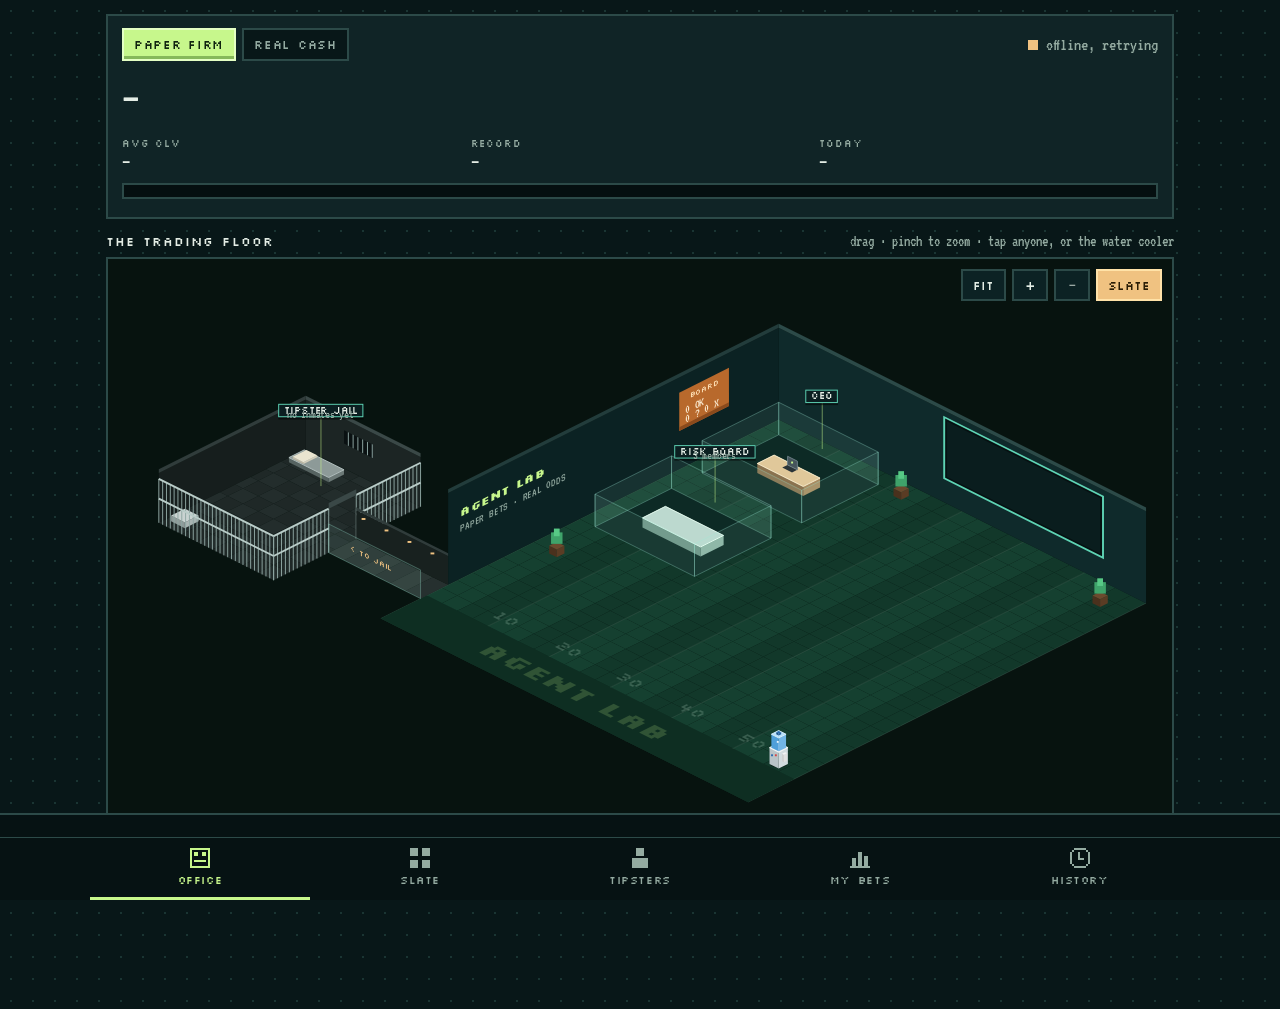
==== web/index.html @ e66d546b "Tipsters tab: paper / real cash switch, phone-width rows, tap for the full card The 9-column table n" ====
<!doctype html>
<html lang="en">
<head>
<meta charset="utf-8">
<meta name="viewport" content="width=device-width, initial-scale=1, viewport-fit=cover">
<meta name="theme-color" content="#081718">
<title>Agent Lab</title>
<link rel="icon" href="favicon.svg" type="image/svg+xml">
<link rel="preconnect" href="https://fonts.googleapis.com">
<link rel="preconnect" href="https://fonts.gstatic.com" crossorigin>
<link href="https://fonts.googleapis.com/css2?family=Silkscreen:wght@400;700&family=VT323&family=IBM+Plex+Mono:wght@400;500;600&display=swap" rel="stylesheet">
<link rel="stylesheet" href="style.css">
</head>
<body>
<div class="wrap">
  <div class="banner" id="banner" hidden></div>

  <header class="top" aria-label="Scoreboard">
    <div class="row1">
      <div class="seg" role="tablist" aria-label="Money">
        <button id="modePaper" class="on" role="tab" aria-selected="true">PAPER FIRM</button>
        <button id="modeReal" role="tab" aria-selected="false">REAL CASH</button>
      </div>
      <div class="live" id="live"><i></i><span id="liveTxt">loading…</span></div>
    </div>
    <div class="kicker" id="kLabel"></div>
    <div class="big"><span id="bigNum">—</span><span class="chg" id="bigChg"></span></div>
    <div class="sub" id="subLine"></div>
    <div class="stats">
      <div><b id="s1l">AVG CLV</b><span id="s1">—</span></div>
      <div><b id="s2l">RECORD</b><span id="s2">—</span></div>
      <div><b id="s3l">TODAY</b><span id="s3">—</span></div>
    </div>
    <div class="bar" aria-hidden="true"><i id="barFill" style="width:0"></i></div>
    <div class="barlab" id="barLab"></div>
  </header>

  <section class="view" id="v-office" aria-label="Office">
    <div class="h">THE TRADING FLOOR <small>drag · pinch to zoom · tap anyone, or the water cooler</small></div>
    <div class="stage">
      <canvas id="office" aria-label="Isometric office with 20 tipsters at desks, a CEO office and a risk board room"></canvas>
      <div class="ctrls"><button id="zFit">FIT</button><button id="zIn" aria-label="Zoom in">+</button><button id="zOut" aria-label="Zoom out">−</button><button class="alt" id="toSlate">SLATE</button></div>
      <div class="chat" id="chat" hidden></div>
      <div class="sheet" id="sheet" hidden>
        <button class="x" id="sheetX" aria-label="Close">X</button>
        <canvas class="av" id="sheetAv" width="13" height="16"></canvas>
        <div class="nm" id="sheetNm"></div>
        <div class="role" id="sheetRole"></div>
        <div class="meth" id="sheetMeth"></div>
        <div class="nums" id="sheetNums"></div>
        <div class="picks" id="sheetPicks"></div>
        <div class="quote" id="sheetQuote"></div>
      </div>
    </div>
  </section>

  <section class="view" id="v-slate" aria-label="Today's slate" hidden>
    <div class="h">TODAY'S SLATE <small id="slateWhen"></small></div>
    <div class="memo">
      <canvas id="ceoAv" width="13" height="16"></canvas>
      <div><b>MEMO FROM THE COMMISH</b><p id="memo">No memo yet today. The morning slate runs automatically.</p></div>
    </div>
    <div class="filters" id="filters"></div>
    <div class="cards" id="cards"></div>
    <div class="h2" id="openHead" hidden>STILL OPEN FROM EARLIER</div>
    <div class="cards" id="openCards"></div>
  </section>

  <section class="view" id="v-tipsters" aria-label="Tipsters" hidden>
    <div id="meetingBox"></div>
    <div class="h" style="margin-top:14px">TIPSTER STANDINGS <small id="unitNote"></small></div>
    <div class="tiptools">
      <div class="seg" role="tablist" aria-label="Which bets to count">
        <button id="tipPaper" role="tab">PAPER</button><button id="tipReal" role="tab">REAL CASH</button>
      </div>
      <div class="filters" id="tipSort" aria-label="Sort by"></div>
    </div>
    <div class="tlist" id="tbody"></div>
    <div class="notice" id="tipNotice"></div>
    <div id="jailBox" hidden></div>
  </section>

  <section class="view" id="v-ledger" aria-label="My bets" hidden>
    <div class="h">MY BETS <small>what you have riding</small></div>
    <div id="myBets"></div>
    <details class="bts" id="bts"><summary>BEHIND THE SCENES</summary>
    <div class="lgrid">
      <div class="box"><h3>NEEDS A RESULT</h3><div class="list" id="needs"></div></div>
      <div class="box"><h3>THE ODDS API</h3><div id="credits"></div></div>
      <div class="box"><h3>CLAUDE API SPEND</h3><div id="claude"></div></div>
      <div class="box"><h3>RUNS</h3><div class="list" id="runs"></div>
        <div class="btnrow"><button id="runSlate">RUN SLATE NOW</button><button id="runRescan">RESCAN</button><button id="runGrade">GRADE GAMES</button></div></div>
      <div class="box"><h3>HOUSE RULES</h3><div id="rules" style="font-size:12px"></div>
        <form method="post" action="logout" class="btnrow"><button type="submit">SIGN OUT</button></form></div>
    </div>
    </details>
  </section>

  <section class="view" id="v-history" aria-label="History" hidden>
    <div class="h">HISTORY <small>your cash bets only, with final scores</small></div>
    <div id="history"></div>
    <div class="box" style="margin-top:14px"><h3>YOUR CASH PROFIT OVER TIME</h3><svg id="eq" viewBox="0 0 320 160" role="img" aria-label="Your cash profit over time"></svg>
      <div class="eqtip" id="eqTip"><span class="q">Hover or slide a finger along the chart to see each bet. Each step is a settled bet, starting at $0.</span></div></div>
  </section>
</div>

<dialog id="placeDlg">
  <form method="dialog" id="placeForm">
    <h3 id="placeTitle">PLACE THE BET</h3>
    <div class="qcheck" id="placeCheck" hidden></div>
    <div id="placeWhat" class="mkt" style="font-size:22px"></div>
    <div id="placeNeeds" class="needs"></div>
    <ol id="placeSteps"></ol>
    <div class="books" id="placeBooks" hidden></div>
    <div class="frow">
      <label>PRICE YOU GOT<input id="placePrice" inputmode="numeric" autocomplete="off"></label>
      <label>STAKE ($)<input id="placeStake" inputmode="decimal" autocomplete="off"></label>
    </div>
    <div class="win" id="placeWin"></div>
    <div class="warn" id="placeWarn"></div>
    <div class="acts"><button class="teal" id="placeOk" value="ok">I PLACED IT</button><a class="golink" id="placeLink" target="_blank" rel="noopener noreferrer" hidden>OPEN</a><button id="placeCopy" type="button">COPY BET</button><button value="cancel" formnovalidate>CANCEL</button></div>
  </form>
</dialog>

<div class="foot">
  <div class="ticker" aria-hidden="true"><span id="ticker">Paper bets, real odds. You place real money yourself.</span></div>
  <nav aria-label="Views">
    <button class="on" data-v="office"><svg viewBox="0 0 12 12" shape-rendering="crispEdges" fill="currentColor"><path d="M1 1h10v10H1zM2 2v8h8V2zM3 3h2v2H3zm4 0h2v2H7zM3 7h6v1H3z"/></svg>OFFICE</button>
    <button data-v="slate"><svg viewBox="0 0 12 12" shape-rendering="crispEdges" fill="currentColor"><path d="M1 1h4v4H1zm6 0h4v4H7zM1 7h4v4H1zm6 0h4v4H7z"/></svg><span>SLATE<span class="badge" id="navBadge" hidden></span></span></button>
    <button data-v="tipsters"><svg viewBox="0 0 12 12" shape-rendering="crispEdges" fill="currentColor"><path d="M4 1h4v4H4zM2 6h8v5H2z"/></svg>TIPSTERS</button>
    <button data-v="ledger"><svg viewBox="0 0 12 12" shape-rendering="crispEdges" fill="currentColor"><path d="M1 10h10v1H1zM2 6h2v4H2zm3-3h2v7H5zm3 2h2v5H8z"/></svg>MY BETS</button>
    <button data-v="history"><svg viewBox="0 0 12 12" shape-rendering="crispEdges" fill="currentColor"><path d="M3 1h6v1H3zM2 2h1v1H2zm7 0h1v1H9zM1 3h1v6H1zm9 0h1v6h-1zM2 9h1v1H2zm7 0h1v1H9zM3 10h6v1H3zM5 3h1v4H5zm1 3h2v1H6z"/></svg>HISTORY</button>
  </nav>
</div>
<script src="office.js"></script>
<script src="app.js"></script>
</body>
</html>
---- web/style.css ----
/* Layout: phone-first app shell. Scoreboard header, one view at a time (isometric office / CEO slate / tipster table / ledger),
   fixed bottom nav + ticker. Deliberately a single dark "trading floor at night" theme. */
:root{
  --bg:#081718; --surface:#102426; --raised:#163233; --line:#2c4a48; --line2:#1b3634;
  --ink:#e4ede5; --quiet:#94aba1; --lime:#c7f78c; --teal:#5ed3b4;
  --win:#7be3a4; --loss:#ff8e80; --amber:#f0c281; --flag:#c9a7ff; --amber-ink:#2a1c05; --lime-ink:#10230f;
  --f-display:"Silkscreen", ui-monospace, Consolas, monospace;
  --f-data:"VT323", ui-monospace, Consolas, monospace;
  --f-body:"IBM Plex Mono", ui-monospace, "Cascadia Mono", Consolas, monospace;
  color-scheme:dark;
}
*{box-sizing:border-box}
html,body{background:var(--bg);color:var(--ink);margin:0}
body{font:13px/1.5 var(--f-body);background-image:radial-gradient(#1a3533 1px,transparent 1px);background-size:22px 22px}
button,input,select{font:inherit;color:inherit}
button{cursor:pointer;border:0;background:none}
button:disabled{opacity:.45;cursor:default}
button:focus-visible,input:focus-visible,a:focus-visible{outline:2px solid var(--lime);outline-offset:3px}
a{color:var(--teal)}
[hidden]{display:none!important}
.wrap{max-width:1100px;margin:0 auto;padding-inline:16px;padding-block:14px 140px}
.up{color:var(--win)} .down{color:var(--loss)} .q{color:var(--quiet)}
.banner{font-size:12px;color:var(--amber);border:1px dashed #6b5a36;padding:6px 10px;margin-bottom:12px;background:#1b1a10}

/* scoreboard */
.top{border:2px solid var(--line);background:var(--surface);padding:12px 14px;display:grid;gap:6px}
.row1{display:flex;justify-content:space-between;align-items:center;gap:10px;flex-wrap:wrap}
.seg{display:flex;gap:6px}
.seg button{font:12px var(--f-display);letter-spacing:.06em;padding:7px 10px;border:2px solid var(--line);color:var(--quiet);background:var(--bg)}
.seg button.on{background:var(--lime);color:var(--lime-ink);border-color:#e4ffc4;box-shadow:inset 0 -3px 0 #86b85a}
.live{font:18px var(--f-data);color:var(--quiet);display:flex;align-items:center;gap:8px}
.live i{width:10px;height:10px;background:var(--win);display:inline-block}
.live.stale i{background:var(--amber)}
.live.busy i{animation:blink 1s steps(1) infinite}
@keyframes blink{50%{opacity:.2}}
.kicker{font:11px var(--f-display);letter-spacing:.1em;color:var(--quiet);margin-top:4px}
.big{font:44px/1 var(--f-data);display:flex;align-items:baseline;gap:12px;flex-wrap:wrap;font-variant-numeric:tabular-nums}
.big .chg{font-size:24px}
.sub{font:17px/1.2 var(--f-data);color:var(--quiet)}
.stats{display:grid;grid-template-columns:repeat(3,minmax(0,1fr));gap:10px;margin-top:4px}
.stats div{display:grid;min-width:0}
.stats b{font:10px var(--f-display);letter-spacing:.08em;color:var(--quiet);font-weight:400}
.stats span{font:21px/1.1 var(--f-data)}
.bar{height:16px;border:2px solid var(--line);background:#050f10;margin-top:4px;position:relative}
.bar i{position:absolute;inset:0 auto 0 0;background:repeating-linear-gradient(90deg,var(--amber) 0 6px,#d9a24e 6px 8px);transition:width .4s}
.barlab{font:16px var(--f-data);color:var(--quiet)}

.view{margin-top:14px}
.h{font:13px var(--f-display);letter-spacing:.08em;display:flex;justify-content:space-between;align-items:baseline;gap:10px;flex-wrap:wrap;margin:0 0 8px}
.h small{font:16px var(--f-data);color:var(--quiet);letter-spacing:0}
.h2{font:12px var(--f-display);letter-spacing:.08em;color:var(--quiet);margin:18px 0 8px}

/* office */
.stage{position:relative;border:2px solid var(--line);background:#07130f;height:min(68vh,620px);min-height:420px;overflow:hidden}
#office{width:100%;height:100%;display:block;touch-action:none;cursor:grab}
#office.drag{cursor:grabbing}
.ctrls{position:absolute;top:10px;right:10px;display:flex;gap:6px}
.ctrls button{font:12px var(--f-display);padding:6px 10px;background:#0c2224;border:2px solid var(--line);min-width:36px}
.ctrls button.alt{background:var(--amber);color:var(--amber-ink);border-color:#ffe2a8}
.sheet{position:absolute;left:10px;right:10px;bottom:10px;max-width:480px;max-height:calc(100% - 60px);overflow:auto;background:var(--surface);border:2px solid var(--lime);padding:12px;display:grid;grid-template-columns:auto minmax(0,1fr);gap:4px 12px;box-shadow:0 6px 0 #000a}
.sheet .av{grid-row:span 3;width:52px;height:64px;image-rendering:pixelated;background:var(--raised);border:1px solid var(--line)}
.sheet .nm{font:15px var(--f-display);letter-spacing:.04em;padding-right:24px}
.sheet .role{font:16px/1.1 var(--f-data);color:var(--teal)}
.sheet .meth{font-size:12px;color:var(--quiet)}
.sheet .nums{grid-column:1/-1;display:flex;gap:14px;flex-wrap:wrap;font:18px var(--f-data);border-top:1px solid var(--line);padding-top:6px;margin-top:4px}
.sheet .quote{grid-column:1/-1;font-size:12px;font-style:italic}
.sheet .picks{grid-column:1/-1;display:grid;gap:4px}
.sheet .pickline{font-size:12px;background:var(--bg);border:1px solid var(--line);padding:6px 8px}
.sheet .x{position:absolute;top:6px;right:8px;font:14px var(--f-display);color:var(--quiet);padding:4px}

.chat{position:absolute;left:10px;right:10px;bottom:10px;max-width:480px;max-height:calc(100% - 60px);overflow:auto;background:var(--surface);border:2px solid #72b6e6;padding:12px;box-shadow:0 6px 0 #000a}
.chat .x{position:absolute;top:6px;right:8px;font:14px var(--f-display);color:var(--quiet);padding:4px}
.chat .ch{font:12px var(--f-display);letter-spacing:.08em;color:#9fd3f5;font-weight:400;display:block;margin-bottom:8px;padding-right:24px}
.chat .msgs{display:grid;gap:8px}
.chat .msg{display:flex;gap:8px;align-items:flex-start}
.chat .msg canvas{width:22px;height:28px;image-rendering:pixelated;flex:none;background:var(--raised)}
.chat .msg b{font:10px var(--f-display);letter-spacing:.05em;color:var(--teal);font-weight:400}
.chat .msg p{margin:1px 0 0;font-size:12px}
.chat .older{display:flex;gap:6px;flex-wrap:wrap;margin-top:10px;border-top:1px solid var(--line);padding-top:8px}
.chat .older button{font:9px var(--f-display);padding:4px 7px;border:1px solid var(--line);color:var(--quiet)}
.chat .older button.on{border-color:#72b6e6;color:#9fd3f5}
/* my bets */
.score{border:2px solid var(--amber);background:#1a170c;padding:12px 14px;display:grid;gap:10px}
.score .top{display:flex;align-items:baseline;gap:12px;flex-wrap:wrap}
.score .pl{font:40px/1 var(--f-data)}
.score .sub{font:17px var(--f-data);color:var(--quiet)}
.tiles{display:grid;grid-template-columns:repeat(auto-fit,minmax(88px,1fr));gap:8px}
.tile{border:1px solid #3a321a;padding:6px 8px;display:grid}
.tile b{font:9px var(--f-display);letter-spacing:.06em;color:var(--quiet);font-weight:400}
.tile span{font:22px/1.1 var(--f-data)}
.split{display:grid;grid-template-columns:repeat(auto-fit,minmax(min(100%,240px),1fr));gap:8px;font-size:12px}
.split div{border-left:3px solid var(--line);padding-left:8px}
.split .ceo{border-color:var(--amber)} .split .own{border-color:var(--teal)}
.sched{display:grid;gap:10px}
.sday{border:2px solid var(--line);background:var(--surface)}
.sdate{font:11px var(--f-display);letter-spacing:.08em;color:var(--quiet);padding:6px 10px;border-bottom:1px solid var(--line);background:var(--raised)}
.sdate b{color:var(--lime);font-weight:400}
.sgame{display:grid;grid-template-columns:76px minmax(0,1fr);gap:10px;padding:8px 10px;border-bottom:1px solid var(--line2)}
.sgame:last-child{border-bottom:0}
.sgame{cursor:pointer} .sgame.open{background:var(--raised)}
.tvhint{font-size:10px}
.watch{display:grid;gap:6px;margin-top:4px;font-size:12px;justify-items:start}
.watch b{font:10px var(--f-display);letter-spacing:.06em;color:var(--amber);font-weight:400;margin-right:4px}
.stime{font:20px/1.1 var(--f-data);color:var(--amber)}
.livetag{font:10px var(--f-display);letter-spacing:.06em;color:#2a0905;background:var(--loss);padding:2px 5px}
.sbody{min-width:0;display:grid;gap:2px}
.sg b{font-weight:500;overflow-wrap:anywhere} .sg .q{font-size:11px}
.sbet{font-size:12px;border-left:3px solid var(--teal);padding-left:8px;overflow-wrap:anywhere}
.sbet .q{font-size:11px}
.lscore{font-size:13px;color:var(--amber)} .lscore b{font-weight:500}
.inmoney{font:9px var(--f-display);letter-spacing:.06em;padding:1px 5px;border:1px solid;white-space:nowrap}
.inmoney.win{color:#062019;background:var(--win);border-color:var(--win)}
.inmoney.loss{color:var(--loss);border-color:#7a3b35}
.inmoney.push{color:var(--quiet);border-color:var(--line)}
.sbet.st-win{border-left-color:var(--win)} .sbet.st-loss{border-left-color:var(--loss)}
.glance{margin-top:10px;border:2px solid var(--line);background:var(--surface);padding:8px 10px;font-size:13px}
.glance>b{font:10px var(--f-display);letter-spacing:.08em;color:var(--loss);font-weight:400;margin-right:6px}
.livetag.fin{background:var(--quiet)}
.olegs{margin-top:4px;display:grid;gap:3px;font-size:12px}
.olegs>b{font:9px var(--f-display);letter-spacing:.06em;color:var(--quiet);font-weight:400}
.oleg .pill{font-size:9px;padding:1px 4px}
.brow{cursor:pointer} .brow.open2{background:var(--raised)}
.mv{font-size:12px;margin-top:6px;border-left:3px solid var(--amber);padding-left:8px;display:grid;gap:2px}
.betlist{display:grid;gap:8px;margin-top:8px}
#eq{touch-action:pan-y;cursor:crosshair}
.eqtip{font-size:12px;min-height:4.6em;margin-top:6px;line-height:1.5}
.eqtip>b{font:10px var(--f-display);letter-spacing:.06em;color:var(--amber);font-weight:400}
.eqtip .tot{font:18px var(--f-data);font-weight:400}
.riding{display:grid;grid-template-columns:repeat(4,minmax(0,1fr));gap:8px}
.riding>div,.riding>button{border:2px solid var(--line);background:var(--surface);padding:6px 8px;display:grid;text-align:left;min-width:0}
.riding b{font:9px var(--f-display);letter-spacing:.06em;color:var(--quiet);font-weight:400}
.riding span{font:22px/1.1 var(--f-data)}
.riding .tohist{border-color:var(--amber);cursor:pointer;color:inherit}
.riding .tohist i{font:9px var(--f-display);font-style:normal;letter-spacing:.06em;color:var(--amber)}
@media (max-width:520px){.riding{grid-template-columns:repeat(2,minmax(0,1fr))}}
.hday{display:flex;justify-content:space-between;font:11px var(--f-display);letter-spacing:.08em;color:var(--quiet);margin:16px 0 0;padding-bottom:4px;border-bottom:1px solid var(--line)}
.hday span:first-child{color:var(--lime)}
.brow .more{display:grid;gap:4px;margin-top:6px}
.brow .leg{font-size:12px;border-left:3px solid var(--teal);padding-left:8px}
.brow .leg .pill{font-size:9px;padding:1px 4px}
.bts{margin-top:22px}
.bts summary{font:12px var(--f-display);letter-spacing:.08em;color:var(--quiet);cursor:pointer;padding:8px 0}
.bts[open] summary{margin-bottom:8px}
.brow{display:grid;grid-template-columns:auto minmax(0,1fr) auto;gap:4px 10px;align-items:center;border:2px solid var(--line);background:var(--surface);padding:8px 10px}
.brow.won{border-color:#2f6b49} .brow.lost{border-color:#7a3b35} .brow.open{border-color:var(--line)}
.brow .st{font:10px var(--f-display);letter-spacing:.06em;padding:3px 6px;border:1px solid;min-width:52px;text-align:center}
.brow .st.open{color:var(--quiet);border-color:var(--line)} .brow .st.won{color:#062019;background:var(--win);border-color:var(--win)}
.brow .st.lost{color:var(--loss);border-color:#7a3b35} .brow .st.push{color:var(--quiet);border-color:var(--line)}
.brow .what{min-width:0} .brow .what b{font-weight:500;overflow-wrap:anywhere} .brow .what .g{font-size:11px;color:var(--quiet)}
.brow .amt{font:20px var(--f-data);text-align:right;white-space:nowrap}
.brow .amt small{display:block;font:10px var(--f-display);color:var(--quiet);letter-spacing:.04em}
.tag{font:9px var(--f-display);letter-spacing:.05em;padding:1px 5px;border:1px solid;margin-left:4px;white-space:nowrap}
.tag.ceo{color:var(--amber-ink);background:var(--amber);border-color:var(--amber)} .tag.own{color:var(--teal);border-color:#2f6b5f}
/* slate */
.memo{border:2px solid var(--amber);background:#1a170c;padding:12px 14px;display:grid;grid-template-columns:auto minmax(0,1fr);gap:12px;align-items:start}
.memo canvas{width:48px;height:60px;image-rendering:pixelated;background:#2a2412}
.memo b{font:12px var(--f-display);letter-spacing:.08em;color:var(--amber);font-weight:400}
.memo p{margin:.3em 0 0;max-width:72ch;white-space:pre-line}
.filters{display:flex;gap:6px;flex-wrap:wrap;margin:12px 0}
.filters button{font:11px var(--f-display);padding:6px 9px;border:2px solid var(--line);color:var(--quiet)}
.filters button.on{border-color:var(--lime);color:var(--lime)}
.cards{display:grid;grid-template-columns:repeat(auto-fill,minmax(min(100%,330px),1fr));gap:12px}
.card{border:2px solid var(--line);background:var(--surface);padding:12px;display:grid;gap:8px;align-content:start;min-width:0}
.card.real{border-color:var(--amber)}
.card.vetoed{opacity:.6}
.card.placed{border-color:var(--teal)}
.chead{display:flex;align-items:center;gap:10px}
.chead canvas{width:30px;height:38px;image-rendering:pixelated;flex:none}
.chead .who{min-width:0;flex:1}
.chead .who b{font:12px var(--f-display);display:block;font-weight:400}
.chead .who span{font:15px/1 var(--f-data);color:var(--quiet)}
.chips{display:flex;gap:4px;flex-wrap:wrap;justify-content:flex-end}
.pill{font:10px var(--f-display);letter-spacing:.06em;padding:3px 6px;border:1px solid;white-space:nowrap}
.pill.cleared{color:var(--win);border-color:#2f6b49}
.pill.flagged{color:var(--flag);border-color:#5d4a86}
.pill.vetoed,.pill.loss{color:var(--loss);border-color:#7a3b35}
.pill.real{color:var(--amber-ink);background:var(--amber);border-color:var(--amber)}
.pill.late{color:var(--amber);border-color:#6b5a36}
.pill.taken{color:var(--lime-ink);background:var(--lime);border-color:var(--lime)}
.pill.placed{color:#062019;background:var(--teal);border-color:var(--teal)}
.pill.passed,.pill.push,.pill.paper{color:var(--quiet);border-color:var(--line)}
.pill.win{color:#062019;background:var(--win);border-color:var(--win)}
.mkt{font:26px/1 var(--f-data);overflow-wrap:anywhere}
.game{font-size:12px;color:var(--quiet)}
.odds{display:grid;grid-template-columns:repeat(4,minmax(0,1fr));gap:6px;background:var(--bg);border:1px solid var(--line);padding:6px 8px}
.odds div{display:grid;min-width:0}
.odds b{font:9px var(--f-display);color:var(--quiet);font-weight:400;letter-spacing:.06em}
.odds span{font:20px/1.1 var(--f-data);font-variant-numeric:tabular-nums}
.why{font-size:12px;margin:0}
.final{font-size:12px;color:var(--ink);margin-top:2px}
.final::before{content:"FINAL ";font:9px var(--f-display);letter-spacing:.06em;color:var(--quiet)}
.tag.youbet{color:#062019;background:var(--teal);border-color:var(--teal)}
.sheet .ph{font:10px var(--f-display);letter-spacing:.06em;color:var(--quiet);font-weight:400}
.sheet .pickline .g{font-size:11px;color:var(--quiet)}
.needs{font-size:12px;color:var(--lime);margin-top:2px}
.needs::before{content:"TO WIN: ";font:9px var(--f-display);letter-spacing:.06em;color:var(--quiet)}
.also{font-size:11px;color:var(--quiet);margin:-4px 0 0}
.books{display:flex;gap:6px;flex-wrap:wrap;align-items:center;margin:4px 0}
.books b{font:10px var(--f-display);letter-spacing:.06em;color:var(--quiet);width:100%}
.books button{font:11px var(--f-display);padding:6px 9px;border:2px solid var(--line);background:var(--raised)}
.books button.on{border-color:var(--lime);color:var(--lime)}
.signal{font-size:11px;color:var(--quiet);margin:0}
details.research{font-size:11px;color:var(--quiet)}
details.research summary{cursor:pointer;font:10px var(--f-display);letter-spacing:.06em}
.board{font-size:12px;border-left:3px solid var(--line);padding-left:8px;color:var(--quiet);display:grid;gap:2px}
.board.flagged{border-color:var(--flag)} .board.vetoed{border-color:var(--loss)} .board.cleared{border-color:#2f6b49}
.acts{display:flex;gap:6px;flex-wrap:wrap}
.acts button{font:11px var(--f-display);letter-spacing:.05em;padding:8px 10px;border:2px solid var(--line);background:var(--raised)}
.acts button.pri{background:var(--lime);color:var(--lime-ink);border-color:#e4ffc4}
.acts button.teal{background:var(--teal);color:#062019;border-color:#a8f1de}
details.paperopen{margin-top:12px}
details.paperopen>summary{cursor:pointer;font:11px var(--f-display);letter-spacing:.06em;color:var(--quiet);padding:10px 12px;border:2px dashed var(--line)}
details.paperopen[open]>summary{margin-bottom:12px}
.meeting{border:2px solid var(--amber);background:#1a170c;padding:12px 14px;display:grid;gap:8px}
.meeting .mh{font:12px var(--f-display);letter-spacing:.08em;color:var(--amber);font-weight:400}
.meeting p{margin:0;max-width:75ch;white-space:pre-line}
.meeting details summary{cursor:pointer;font:10px var(--f-display);letter-spacing:.06em;color:var(--quiet)}
.oldmin{border-top:1px solid #3a321a;padding-top:8px;margin-top:8px;display:grid;gap:6px}
tr.trow{cursor:pointer} tr.trow:hover td,tr.trow.open td{background:var(--raised)}
tr.splitrow td{background:var(--bg);padding:8px 10px 12px 44px}
table.splits{min-width:0;width:auto} table.splits th{padding:4px 12px 4px 0;border-bottom:1px solid var(--line)} table.splits td{padding:3px 12px 3px 0;border:0}
.jailgrid{display:grid;grid-template-columns:repeat(auto-fill,minmax(min(100%,300px),1fr));gap:10px}
.jailcard{display:flex;gap:10px;border:2px dashed #7a3b35;background:var(--surface);padding:10px;min-width:0}
.jailcard canvas{width:30px;height:38px;image-rendering:pixelated;flex:none;filter:grayscale(.6)}
.jailcard .g{font-size:11px;color:var(--quiet)}
p.check{font-size:12px;margin:0;padding:6px 8px;border:1px solid var(--line);border-left-width:3px}
p.check.good{border-left-color:var(--win)} p.check.worse,p.check.gone{border-left-color:var(--loss)} p.check.moved{border-left-color:var(--amber)}
.empty{border:2px dashed var(--line);padding:18px;color:var(--quiet);text-align:center}

/* dialog */
dialog{background:var(--surface);color:var(--ink);border:2px solid var(--lime);padding:16px;max-width:min(92vw,440px);box-shadow:0 8px 0 #000a}
dialog::backdrop{background:#000a}
dialog h3{font:14px var(--f-display);margin:0 0 8px;letter-spacing:.06em}
dialog ol{margin:8px 0;padding-left:20px;font-size:12px;display:grid;gap:4px}
dialog label{display:grid;gap:4px;font:10px var(--f-display);letter-spacing:.06em;color:var(--quiet)}
dialog input{background:var(--bg);border:2px solid var(--line);padding:8px;font:22px var(--f-data);width:100%}
.qcheck{font-size:12px;padding:6px 8px;border:1px solid var(--line);border-left-width:3px;margin:4px 0 8px}
.qcheck.good{border-left-color:var(--win)} .qcheck.worse,.qcheck.gone{border-left-color:var(--loss)} .qcheck.moved{border-left-color:var(--amber)} .qcheck.wait{border-left-color:var(--quiet);color:var(--quiet)}
.golink{font:11px var(--f-display);letter-spacing:.05em;padding:8px 10px;border:2px solid #ffe2a8;background:var(--amber);color:var(--amber-ink);text-decoration:none}
.toggle{font:11px var(--f-display);padding:6px 9px;border:2px solid var(--line);background:var(--raised)} .toggle.on{border-color:var(--lime);color:var(--lime)}
.frow{display:grid;grid-template-columns:1fr 1fr;gap:10px;margin:10px 0}
.warn{font-size:12px;color:var(--loss);min-height:1.2em}
#placeWin{font:20px var(--f-data);color:var(--win);min-height:1.2em}
.betline{font-size:13px;margin:0;background:var(--bg);border:1px solid var(--line);padding:6px 8px}

/* table */
.tbl{overflow-x:auto;border:2px solid var(--line);background:var(--surface)}
table{border-collapse:collapse;width:100%;min-width:760px;font-variant-numeric:tabular-nums}
th{font:10px var(--f-display);letter-spacing:.06em;color:var(--quiet);text-align:left;padding:8px 10px;border-bottom:2px solid var(--line);font-weight:400;white-space:nowrap}
th button{font:inherit;color:inherit;letter-spacing:inherit}
th button.on{color:var(--lime)}
td{padding:6px 10px;border-bottom:1px solid var(--line2);white-space:nowrap}
td.n{font:19px var(--f-data)}
.agentcell{display:flex;align-items:center;gap:8px}
.agentcell canvas{width:22px;height:28px;image-rendering:pixelated}
.agentcell b{font-weight:500}
.form{display:flex;gap:2px}
.form i{width:7px;height:12px;display:block;background:var(--line)}
.form i.win{background:var(--win)} .form i.loss{background:var(--loss)} .form i.push,.form i.void{background:var(--quiet)}
.status{font:10px var(--f-display);padding:2px 5px;border:1px solid}
.tiptools{display:flex;flex-wrap:wrap;gap:8px 14px;align-items:center;margin-bottom:8px}
.tiptools .filters{margin:0}
.tlist{display:grid;gap:6px}
.tlist .trow{border:2px solid var(--line);background:var(--surface);padding:8px 10px;cursor:pointer;display:grid;gap:6px;min-width:0}
.tlist .trow.open{border-color:var(--lime);background:var(--raised)}
.tlist .trow.idle .thead,.tlist .trow.idle .tmeta{opacity:.55}
.trow .thead{display:grid;grid-template-columns:auto minmax(0,1fr) auto;gap:10px;align-items:center}
.trow .thead canvas{width:26px;height:32px;image-rendering:pixelated}
.trow .who b{font-weight:500} .trow .who .q{font-size:11px;overflow-wrap:anywhere}
.trow .tnum{text-align:right;font:22px/1 var(--f-data);white-space:nowrap}
.trow .tnum small{display:block;font:13px var(--f-data);color:var(--quiet);margin-top:2px}
.trow .tmeta{display:flex;flex-wrap:wrap;gap:4px 12px;align-items:center;font:10px var(--f-display);letter-spacing:.05em;color:var(--quiet)}
.trow .tmeta b{font:15px var(--f-data);letter-spacing:0;font-weight:400;color:var(--ink)}
.trow .tmeta b.up{color:var(--win)} .trow .tmeta b.down{color:var(--loss)}
.trow .tmore{display:grid;gap:6px;border-top:1px solid var(--line);padding-top:8px;cursor:default;min-width:0;overflow-x:auto}
.trow .tmore p{margin:0;font-size:13px;max-width:70ch} .trow .tmore .quote{font-style:italic;color:var(--quiet);font-size:12px}
.trow .tmore .ph{font:10px var(--f-display);letter-spacing:.06em;color:var(--quiet);font-weight:400;margin-top:4px}
.trow .tmore .pickline{font-size:12px;background:var(--bg);border:1px solid var(--line);padding:6px 8px}
.trow .tmore .pickline .g{font-size:11px;color:var(--quiet)}
.notice{margin-top:12px;border:2px dashed var(--line);padding:10px 12px;font-size:12px;color:var(--quiet)}

/* ledger */
.lgrid{display:grid;grid-template-columns:repeat(auto-fit,minmax(min(100%,320px),1fr));gap:12px}
.box{border:2px solid var(--line);background:var(--surface);padding:12px;min-width:0}
.box h3{font:11px var(--f-display);letter-spacing:.08em;color:var(--quiet);margin:0 0 8px;font-weight:400}
.box svg{width:100%;height:auto;display:block}
.legend{display:flex;gap:12px;font-size:11px;color:var(--quiet);margin-top:4px}
.legend i{display:inline-block;width:10px;height:3px;vertical-align:middle;margin-right:4px}
.meter{height:12px;background:var(--bg);border:1px solid var(--line);margin:6px 0}
.meter i{display:block;height:100%;background:var(--teal)}
.list{display:grid}
.li{display:grid;grid-template-columns:minmax(0,1fr) auto;gap:2px 10px;padding:7px 0;border-bottom:1px solid var(--line2)}
.li b{font-weight:500}
.li .r{font:20px var(--f-data);text-align:right}
.li .g{font-size:11px;color:var(--quiet)}
.btnrow{display:flex;gap:6px;flex-wrap:wrap;margin-top:8px}
.btnrow button{font:11px var(--f-display);padding:7px 9px;border:2px solid var(--line);background:var(--raised)}
.big2{font:26px var(--f-data)}

/* nav + ticker */
.foot{position:fixed;left:0;right:0;bottom:0;z-index:30;background:#061213;border-top:2px solid var(--line);padding-bottom:env(safe-area-inset-bottom,0px)}
.ticker{overflow:hidden;white-space:nowrap;border-bottom:1px solid var(--line);font:16px var(--f-data);color:var(--quiet);padding:3px 0}
.ticker span{display:inline-block;padding-left:100%;animation:tick 120s linear infinite}
@keyframes tick{to{transform:translateX(-100%)}}
nav{display:grid;grid-template-columns:repeat(5,1fr);max-width:1100px;margin:0 auto}
nav button{display:grid;justify-items:center;gap:3px;padding:8px 4px 10px;font:11px var(--f-display);letter-spacing:.06em;color:var(--quiet);border-bottom:3px solid transparent}
nav button svg{width:24px;height:24px}
nav button.on{color:var(--lime);border-bottom-color:var(--lime)}
nav .badge{font:9px var(--f-display);background:var(--amber);color:var(--amber-ink);padding:0 4px;margin-left:3px}
.toast{position:fixed;left:50%;bottom:120px;transform:translateX(-50%);background:var(--lime);color:var(--lime-ink);font:12px var(--f-display);padding:8px 12px;border:2px solid #e4ffc4;z-index:40;max-width:90vw}
.toast.err{background:var(--loss);border-color:#ffd0c9;color:#2a0905}
@media (prefers-reduced-motion:reduce){.ticker span,.live i{animation:none}.ticker span{padding-left:0}}
@media (max-width:520px){.big{font-size:38px}.stats span{font-size:18px}.odds span{font-size:18px}}
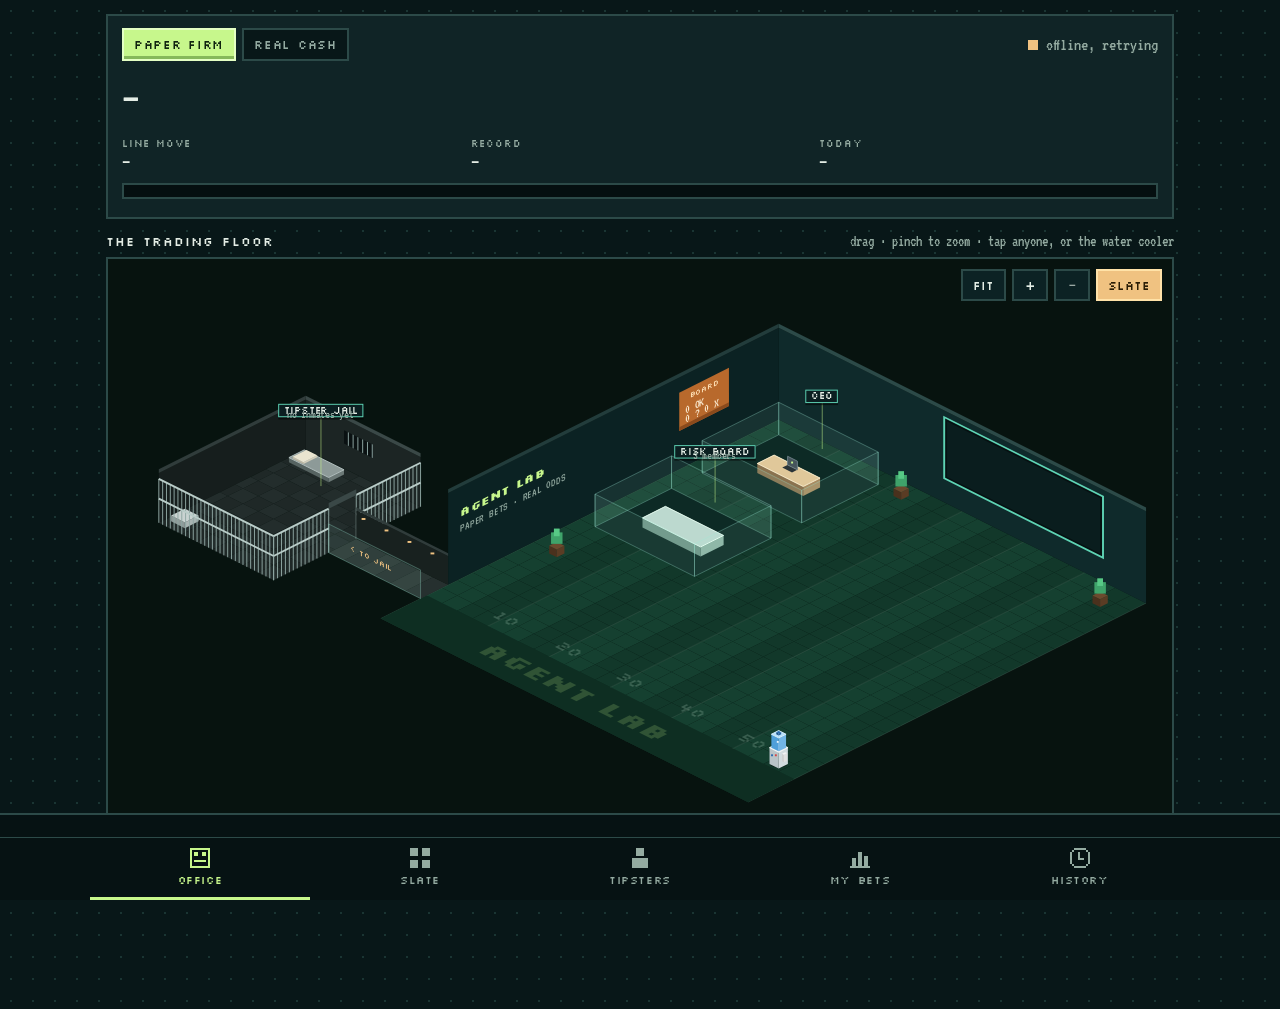
==== commit fdc144db: "Judge tipsters on line move, not price-vs-close CLV compared the bet price to the no-vig closing pri" ====
--- a/web/index.html
+++ b/web/index.html
@@ -27,7 +27,7 @@
     <div class="big"><span id="bigNum">—</span><span class="chg" id="bigChg"></span></div>
     <div class="sub" id="subLine"></div>
     <div class="stats">
-      <div><b id="s1l">AVG CLV</b><span id="s1">—</span></div>
+      <div><b id="s1l">LINE MOVE</b><span id="s1">—</span></div>
       <div><b id="s2l">RECORD</b><span id="s2">—</span></div>
       <div><b id="s3l">TODAY</b><span id="s3">—</span></div>
     </div>
--- a/web/style.css
+++ b/web/style.css
@@ -258,6 +258,8 @@
 .form i{width:7px;height:12px;display:block;background:var(--line)}
 .form i.win{background:var(--win)} .form i.loss{background:var(--loss)} .form i.push,.form i.void{background:var(--quiet)}
 .status{font:10px var(--f-display);padding:2px 5px;border:1px solid}
+.cashsplit{display:flex;flex-wrap:wrap;gap:4px 18px;font-size:12px}
+.cashsplit b{font:10px var(--f-display);letter-spacing:.06em;color:var(--quiet);font-weight:400;margin-right:4px}
 .tiptools{display:flex;flex-wrap:wrap;gap:8px 14px;align-items:center;margin-bottom:8px}
 .tiptools .filters{margin:0}
 .tlist{display:grid;gap:6px}
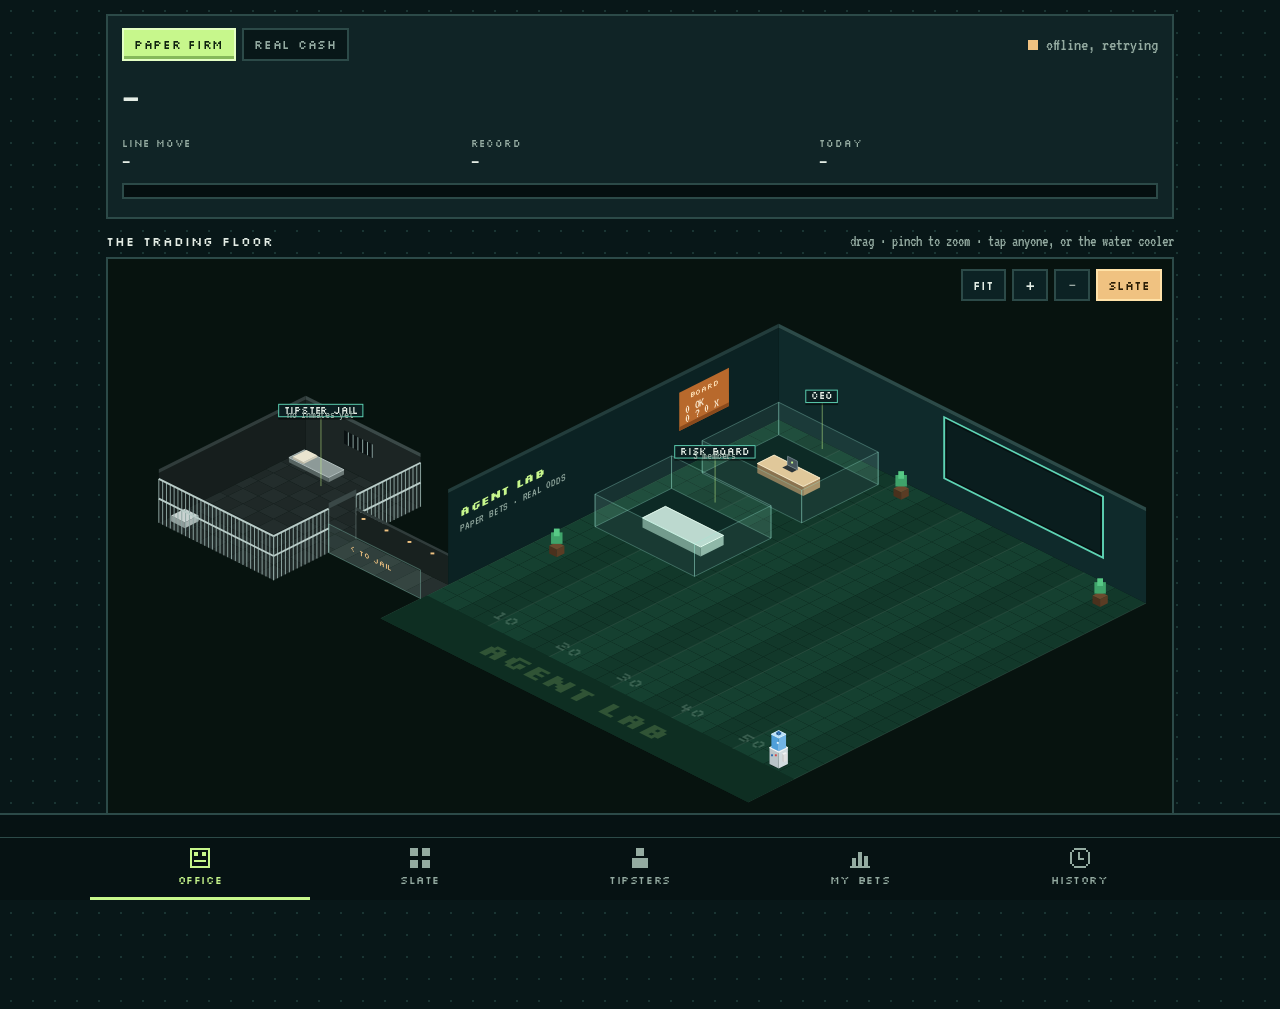
==== commit 90806ba0: "Personal bets: logged and graded, but kept out of every record A real bet can be marked personal whe" ====
--- a/web/index.html
+++ b/web/index.html
@@ -89,7 +89,7 @@
       <div class="box"><h3>THE ODDS API</h3><div id="credits"></div></div>
       <div class="box"><h3>CLAUDE API SPEND</h3><div id="claude"></div></div>
       <div class="box"><h3>RUNS</h3><div class="list" id="runs"></div>
-        <div class="btnrow"><button id="runSlate">RUN SLATE NOW</button><button id="runRescan">RESCAN</button><button id="runGrade">GRADE GAMES</button></div></div>
+        <div class="btnrow"><button id="runFresh">REDO TODAY'S SLATE</button><button id="runSlate">RUN SLATE NOW</button><button id="runRescan">RESCAN</button><button id="runGrade">GRADE GAMES</button></div></div>
       <div class="box"><h3>HOUSE RULES</h3><div id="rules" style="font-size:12px"></div>
         <form method="post" action="logout" class="btnrow"><button type="submit">SIGN OUT</button></form></div>
     </div>
@@ -116,6 +116,7 @@
       <label>PRICE YOU GOT<input id="placePrice" inputmode="numeric" autocomplete="off"></label>
       <label>STAKE ($)<input id="placeStake" inputmode="decimal" autocomplete="off"></label>
     </div>
+    <label class="chk"><input type="checkbox" id="placePersonal"> <span><b>Personal bet.</b> Log it and track it, but keep it out of my stats and the tipsters' records.</span></label>
     <div class="win" id="placeWin"></div>
     <div class="warn" id="placeWarn"></div>
     <div class="acts"><button class="teal" id="placeOk" value="ok">I PLACED IT</button><a class="golink" id="placeLink" target="_blank" rel="noopener noreferrer" hidden>OPEN</a><button id="placeCopy" type="button">COPY BET</button><button value="cancel" formnovalidate>CANCEL</button></div>
--- a/web/style.css
+++ b/web/style.css
@@ -135,6 +135,14 @@
 @media (max-width:520px){.riding{grid-template-columns:repeat(2,minmax(0,1fr))}}
 .hday{display:flex;justify-content:space-between;font:11px var(--f-display);letter-spacing:.08em;color:var(--quiet);margin:16px 0 0;padding-bottom:4px;border-bottom:1px solid var(--line)}
 .hday span:first-child{color:var(--lime)}
+.fix{cursor:default;margin-top:2px}
+.fix.open{border:1px dashed var(--line);padding:8px;display:grid;gap:8px}
+.fix>b{font:10px var(--f-display);letter-spacing:.06em;color:var(--amber);font-weight:400}
+.fix .fixrow{display:grid;gap:6px;font-size:12px}
+.fix .fixrow .q{font-size:11px} .fix a{color:var(--teal)}
+.fix .btnrow{margin:0;display:flex;flex-wrap:wrap;gap:6px}
+.fix .btnrow button{font:10px var(--f-display);letter-spacing:.05em;padding:6px 8px;border:2px solid var(--line);color:var(--ink)}
+.linkbtn{font-size:11px;color:var(--quiet);text-decoration:underline;padding:2px 0;justify-self:start}
 .brow .more{display:grid;gap:4px;margin-top:6px}
 .brow .leg{font-size:12px;border-left:3px solid var(--teal);padding-left:8px}
 .brow .leg .pill{font-size:9px;padding:1px 4px}
@@ -150,6 +158,8 @@
 .brow .amt{font:20px var(--f-data);text-align:right;white-space:nowrap}
 .brow .amt small{display:block;font:10px var(--f-display);color:var(--quiet);letter-spacing:.04em}
 .tag{font:9px var(--f-display);letter-spacing:.05em;padding:1px 5px;border:1px solid;margin-left:4px;white-space:nowrap}
+.tag.personal{color:#e7c6ff;border-color:#6a4c86}
+.chk{display:flex;gap:8px;align-items:flex-start;font-size:12px;margin:8px 0;cursor:pointer} .chk input{margin-top:2px;width:18px;height:18px;flex:none}
 .tag.ceo{color:var(--amber-ink);background:var(--amber);border-color:var(--amber)} .tag.own{color:var(--teal);border-color:#2f6b5f}
 /* slate */
 .memo{border:2px solid var(--amber);background:#1a170c;padding:12px 14px;display:grid;grid-template-columns:auto minmax(0,1fr);gap:12px;align-items:start}
@@ -174,6 +184,8 @@
 .pill.cleared{color:var(--win);border-color:#2f6b49}
 .pill.flagged{color:var(--flag);border-color:#5d4a86}
 .pill.vetoed,.pill.loss{color:var(--loss);border-color:#7a3b35}
+.pill.pricepick{color:var(--lime);border-color:#5f8f3a}
+.pill.storypick{color:var(--quiet);border-color:var(--line)}
 .pill.real{color:var(--amber-ink);background:var(--amber);border-color:var(--amber)}
 .pill.late{color:var(--amber);border-color:#6b5a36}
 .pill.taken{color:var(--lime-ink);background:var(--lime);border-color:var(--lime)}
@@ -265,7 +277,8 @@
 .tlist{display:grid;gap:6px}
 .tlist .trow{border:2px solid var(--line);background:var(--surface);padding:8px 10px;cursor:pointer;display:grid;gap:6px;min-width:0}
 .tlist .trow.open{border-color:var(--lime);background:var(--raised)}
-.tlist .trow.idle .thead,.tlist .trow.idle .tmeta{opacity:.55}
+.bench{margin-top:6px} .bench summary{font:11px var(--f-display);letter-spacing:.06em;color:var(--quiet);cursor:pointer;padding:8px 2px}
+.bench[open] summary{margin-bottom:6px} .bench .trow .thead,.bench .trow .tmeta{opacity:.7}
 .trow .thead{display:grid;grid-template-columns:auto minmax(0,1fr) auto;gap:10px;align-items:center}
 .trow .thead canvas{width:26px;height:32px;image-rendering:pixelated}
 .trow .who b{font-weight:500} .trow .who .q{font-size:11px;overflow-wrap:anywhere}
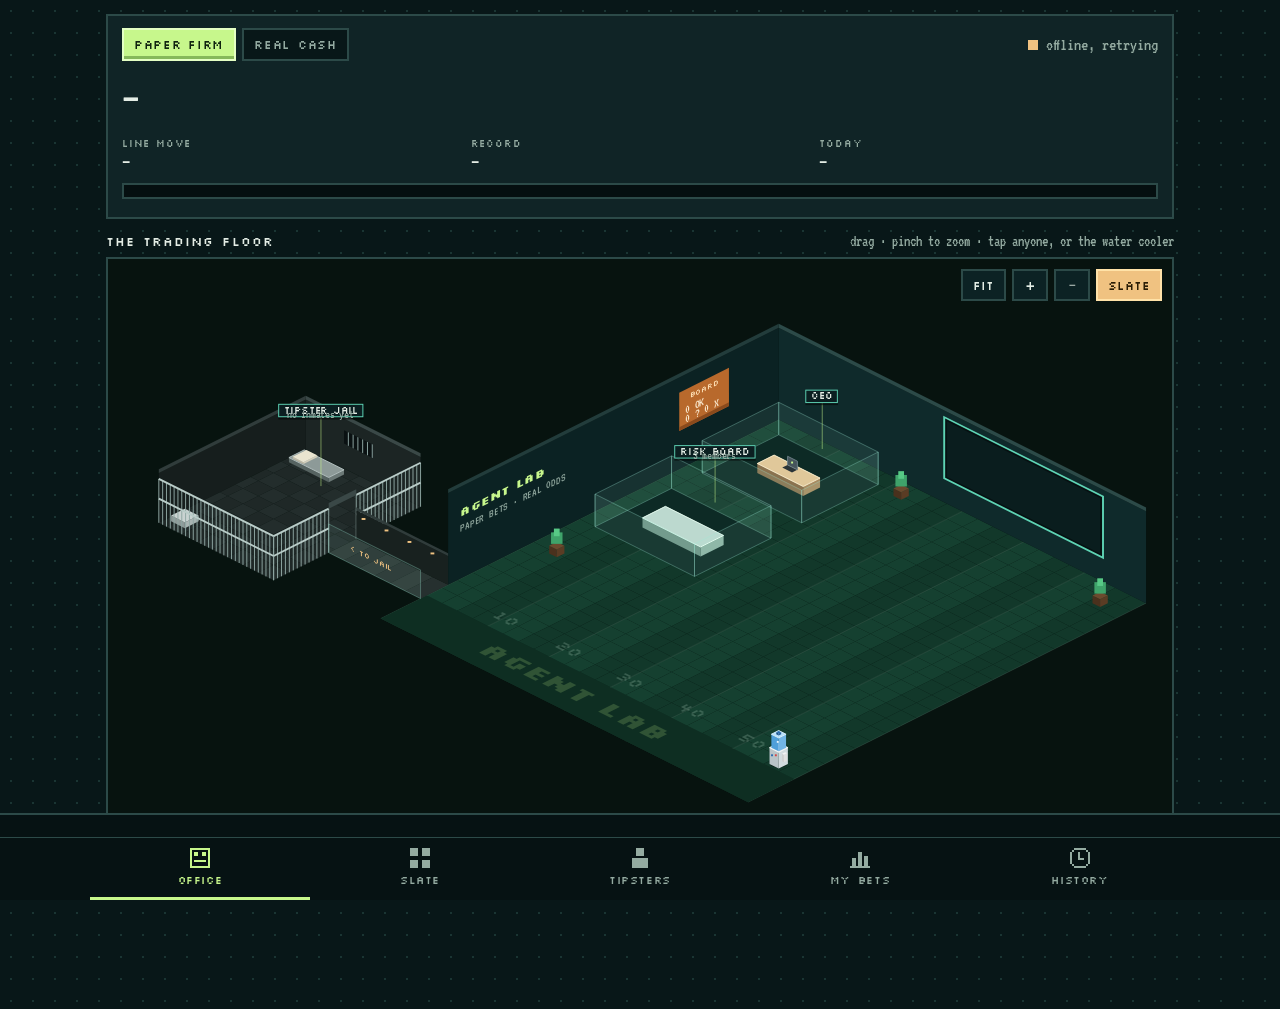
==== commit 11ae9935: "Never starve the morning slate; say why a slate is empty; needs-attention alerts The rescan reserve " ====
--- a/web/index.html
+++ b/web/index.html
@@ -13,6 +13,7 @@
 </head>
 <body>
 <div class="wrap">
+  <div id="health" class="health" hidden role="status"></div>
   <div class="banner" id="banner" hidden></div>
 
   <header class="top" aria-label="Scoreboard">
--- a/web/style.css
+++ b/web/style.css
@@ -270,6 +270,8 @@
 .form i{width:7px;height:12px;display:block;background:var(--line)}
 .form i.win{background:var(--win)} .form i.loss{background:var(--loss)} .form i.push,.form i.void{background:var(--quiet)}
 .status{font:10px var(--f-display);padding:2px 5px;border:1px solid}
+.health{border:2px solid var(--loss);background:#2a1512;padding:8px 12px;margin-bottom:10px;font-size:13px;display:grid;gap:4px}
+.health>b{font:10px var(--f-display);letter-spacing:.08em;color:var(--loss);font-weight:400}
 .cashsplit{display:flex;flex-wrap:wrap;gap:4px 18px;font-size:12px}
 .cashsplit b{font:10px var(--f-display);letter-spacing:.06em;color:var(--quiet);font-weight:400;margin-right:4px}
 .tiptools{display:flex;flex-wrap:wrap;gap:8px 14px;align-items:center;margin-bottom:8px}
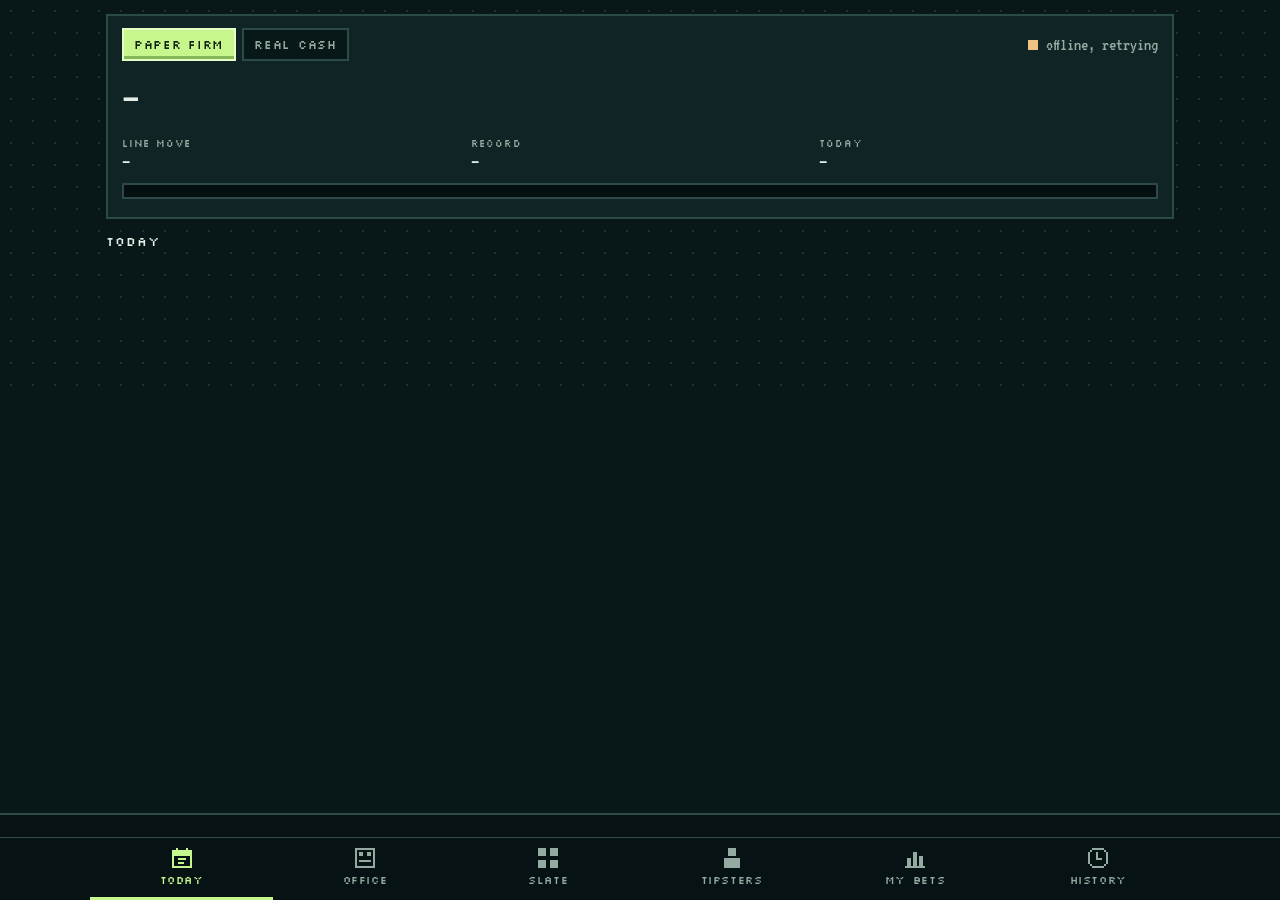
==== commit 5b491a83: "Today home screen A new landing tab: cash picks to bet now (or why there are none), your games today" ====
--- a/web/index.html
+++ b/web/index.html
@@ -36,7 +36,12 @@
     <div class="barlab" id="barLab"></div>
   </header>
 
-  <section class="view" id="v-office" aria-label="Office">
+  <section class="view" id="v-today" aria-label="Today" hidden>
+    <div class="h">TODAY <small id="todayDate"></small></div>
+    <div id="today"></div>
+  </section>
+
+  <section class="view" id="v-office" aria-label="Office" hidden>
     <div class="h">THE TRADING FLOOR <small>drag · pinch to zoom · tap anyone, or the water cooler</small></div>
     <div class="stage">
       <canvas id="office" aria-label="Isometric office with 20 tipsters at desks, a CEO office and a risk board room"></canvas>
@@ -111,6 +116,7 @@
     <div class="qcheck" id="placeCheck" hidden></div>
     <div id="placeWhat" class="mkt" style="font-size:22px"></div>
     <div id="placeNeeds" class="needs"></div>
+    <div id="placeExpo" class="expo" hidden></div>
     <ol id="placeSteps"></ol>
     <div class="books" id="placeBooks" hidden></div>
     <div class="frow">
@@ -127,7 +133,8 @@
 <div class="foot">
   <div class="ticker" aria-hidden="true"><span id="ticker">Paper bets, real odds. You place real money yourself.</span></div>
   <nav aria-label="Views">
-    <button class="on" data-v="office"><svg viewBox="0 0 12 12" shape-rendering="crispEdges" fill="currentColor"><path d="M1 1h10v10H1zM2 2v8h8V2zM3 3h2v2H3zm4 0h2v2H7zM3 7h6v1H3z"/></svg>OFFICE</button>
+    <button class="on" data-v="today"><svg viewBox="0 0 12 12" shape-rendering="crispEdges" fill="currentColor"><path d="M1 2h10v9H1zM2 5v5h8V5zM3 1h1v2H3zm5 0h1v2H8zM4 6h4v1H4zm0 2h3v1H4z"/></svg>TODAY</button>
+    <button data-v="office"><svg viewBox="0 0 12 12" shape-rendering="crispEdges" fill="currentColor"><path d="M1 1h10v10H1zM2 2v8h8V2zM3 3h2v2H3zm4 0h2v2H7zM3 7h6v1H3z"/></svg>OFFICE</button>
     <button data-v="slate"><svg viewBox="0 0 12 12" shape-rendering="crispEdges" fill="currentColor"><path d="M1 1h4v4H1zm6 0h4v4H7zM1 7h4v4H1zm6 0h4v4H7z"/></svg><span>SLATE<span class="badge" id="navBadge" hidden></span></span></button>
     <button data-v="tipsters"><svg viewBox="0 0 12 12" shape-rendering="crispEdges" fill="currentColor"><path d="M4 1h4v4H4zM2 6h8v5H2z"/></svg>TIPSTERS</button>
     <button data-v="ledger"><svg viewBox="0 0 12 12" shape-rendering="crispEdges" fill="currentColor"><path d="M1 10h10v1H1zM2 6h2v4H2zm3-3h2v7H5zm3 2h2v5H8z"/></svg>MY BETS</button>
--- a/web/style.css
+++ b/web/style.css
@@ -272,6 +272,11 @@
 .status{font:10px var(--f-display);padding:2px 5px;border:1px solid}
 .health{border:2px solid var(--loss);background:#2a1512;padding:8px 12px;margin-bottom:10px;font-size:13px;display:grid;gap:4px}
 .health>b{font:10px var(--f-display);letter-spacing:.08em;color:var(--loss);font-weight:400}
+.expo{border:2px solid var(--amber);background:#1a170c;padding:8px 10px;font-size:12px;display:grid;gap:3px;margin:6px 0}
+.expo>b{font:10px var(--f-display);letter-spacing:.06em;color:var(--amber);font-weight:400}
+.pill.expo{color:var(--amber);border-color:#6b5a36;background:none;padding:3px 6px;margin:0;display:inline;font-size:10px}
+nav button{white-space:nowrap}
+@media (max-width:460px){nav button{font-size:9px;letter-spacing:0;padding:8px 0 10px} nav button svg{width:22px;height:22px}}
 .cashsplit{display:flex;flex-wrap:wrap;gap:4px 18px;font-size:12px}
 .cashsplit b{font:10px var(--f-display);letter-spacing:.06em;color:var(--quiet);font-weight:400;margin-right:4px}
 .tiptools{display:flex;flex-wrap:wrap;gap:8px 14px;align-items:center;margin-bottom:8px}
@@ -319,7 +324,7 @@
 .ticker{overflow:hidden;white-space:nowrap;border-bottom:1px solid var(--line);font:16px var(--f-data);color:var(--quiet);padding:3px 0}
 .ticker span{display:inline-block;padding-left:100%;animation:tick 120s linear infinite}
 @keyframes tick{to{transform:translateX(-100%)}}
-nav{display:grid;grid-template-columns:repeat(5,1fr);max-width:1100px;margin:0 auto}
+nav{display:grid;grid-template-columns:repeat(6,1fr);max-width:1100px;margin:0 auto}
 nav button{display:grid;justify-items:center;gap:3px;padding:8px 4px 10px;font:11px var(--f-display);letter-spacing:.06em;color:var(--quiet);border-bottom:3px solid transparent}
 nav button svg{width:24px;height:24px}
 nav button.on{color:var(--lime);border-bottom-color:var(--lime)}
